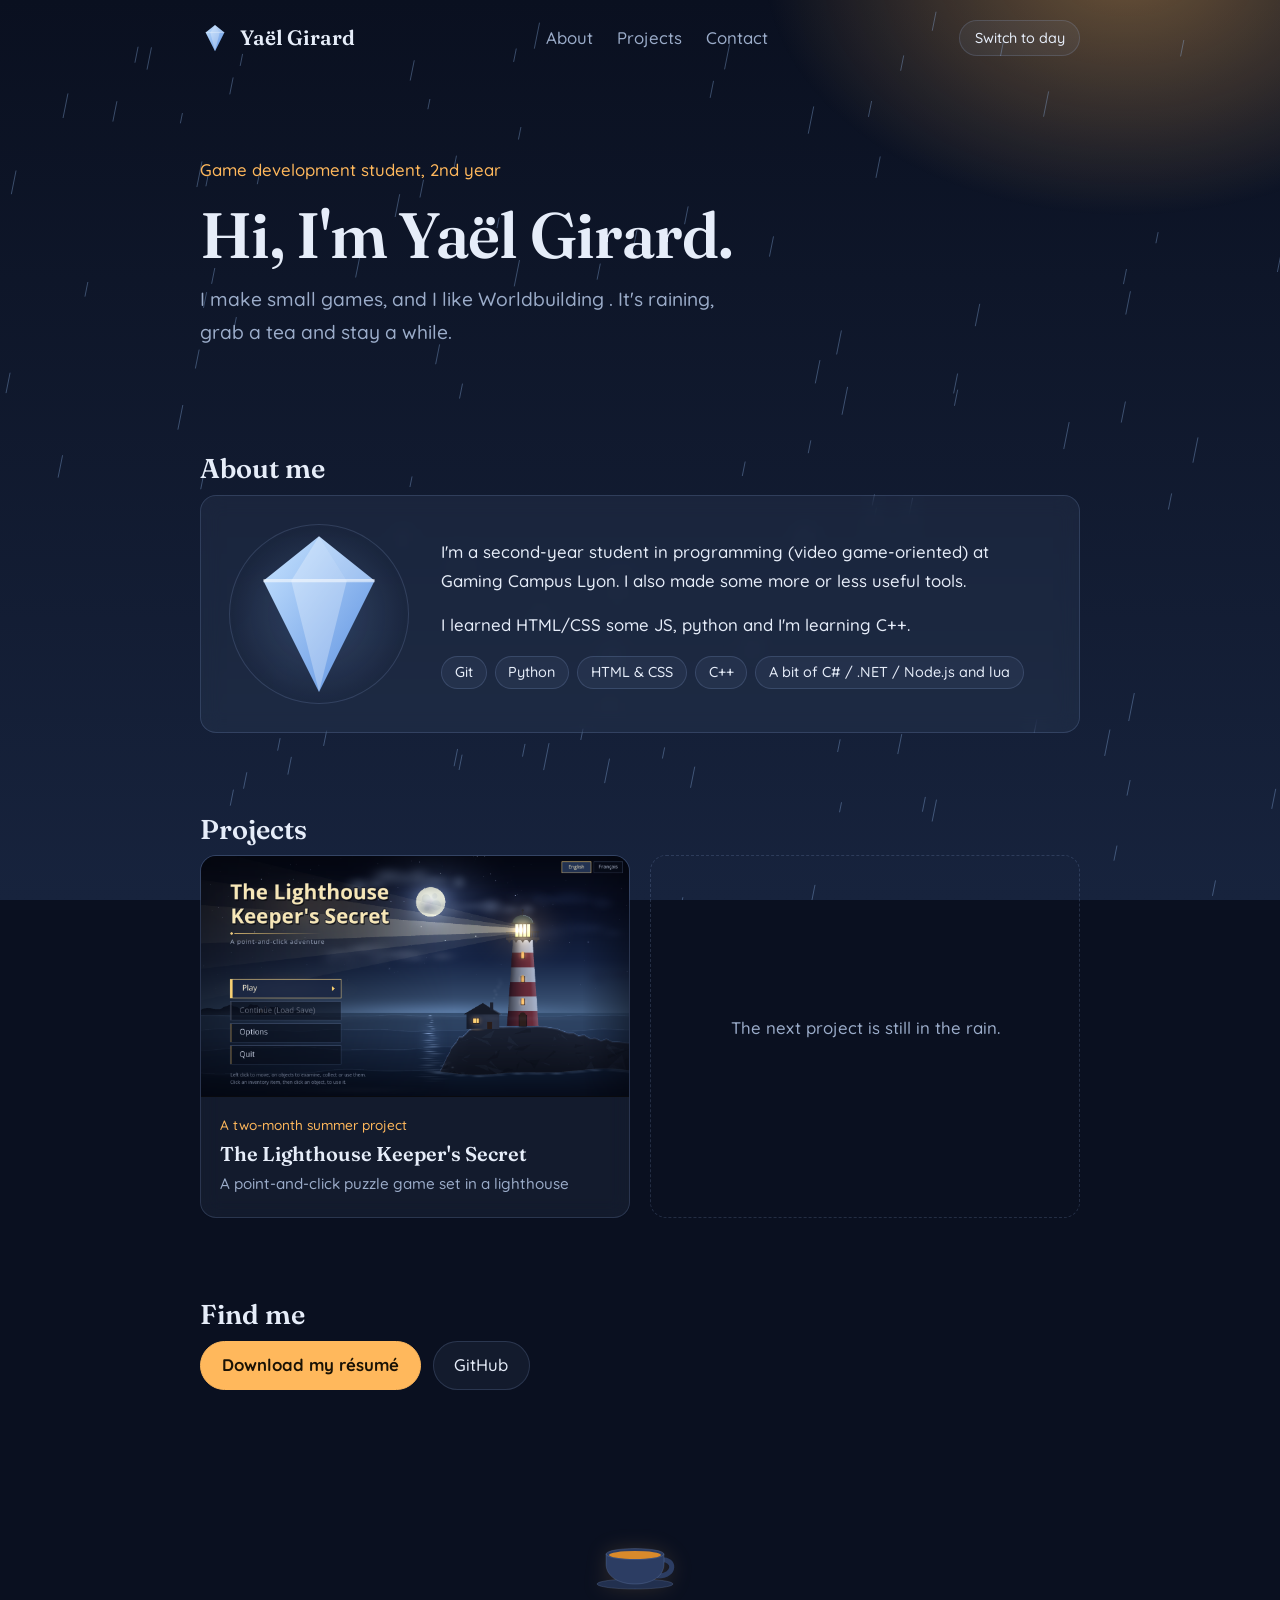
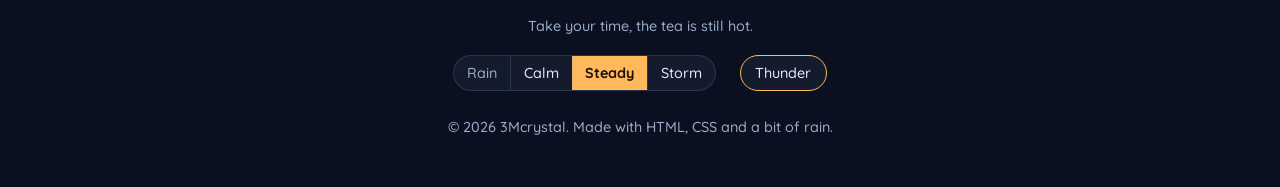
==== index.html @ 5ec11d16 "Read Only Memory" ====
<!DOCTYPE html>
<html lang="en">
<head>
  <meta charset="UTF-8">
  <meta name="viewport" content="width=device-width, initial-scale=1.0">
  <title>Yaël Girard |  Developmdent student</title>
  <meta name="description" content="Portfolio of Yaël Girard, second-year student development.">
  <link rel="icon" href="images/crystal.svg" type="image/svg+xml">

  <!-- Gogle Fonts -->
  <link rel="preconnect" href="https://fonts.googleapis.com">
  <link rel="preconnect" href="https://fonts.gstatic.com" crossorigin>
  <link rel="stylesheet" href="https://fonts.googleapis.com/css2?family=Fraunces:opsz,wght@9..144,600&family=Quicksand:wght@500;700&display=swap">

  <link rel="stylesheet" href="style/style.css">
  <script src="js/theme.js"></script>
  <script src="js/rain.js" defer></script>
  <script src="js/thunder.js" defer></script>
</head>
<body>

  <!-- Rain drawing -->
  <canvas id="rain" aria-hidden="true"></canvas>

  <header class="site-header">
    <div class="wrap bar">
      <a class="brand" href="index.html">
        <img src="images/crystal.svg" alt="" width="30" height="30">
        Yaël Girard
      </a>
      <!-- Menu points to sections of this page, -->
        <nav aria-label="Main">
          <a href="index.html#about">About</a>
          <a href="index.html#projects">Projects</a>
          <a href="index.html#contact">Contact</a>
        </nav>
        <button type="button" class="pill" id="theme-toggle" hidden>Switch to day</button>
      </div>
    </div>
  </header>

  <main class="wrap">

    <section class="hero">
      <p class="intro">Game development student, 2nd year</p>
      <h1>Hi, I'm Yaël Girard.</h1>
      <p class="lead">I make small games, and I like Worldbuilding <!-- and your mom --> . It's raining, grab a tea and stay a while.</p>
    </section>

    <section id="about">
      <h2>About me</h2>
      <div class="about glass">
        <!-- TODO: replace images/crystal.svg placeholder -->
        <img class="portrait" src="images/crystal.svg" alt="A blue crystal, standing in for a portrait">
        <div>
          <p>I'm a second-year student in programming (video game-oriented) at Gaming Campus Lyon. I also made some more or less useful tools.</p>
          <p>I learned HTML/CSS some JS, python and I'm learning C++.</p>
          <ul class="chips">
            <li>Git</li>
            <li>Python</li>
            <li>HTML &amp; CSS</li>
            <li>C++</li>
            <li>A bit of C# / .NET / Node.js and lua</li>
          </ul>
        </div>
      </div>
    </section>

    <section id="projects">
      <h2>Projects</h2>
      <div class="cards">

        <!-- ONE PROJECT = ONE CARD. -->
        <a class="card glass" href="lighthouse-keeper-secret.html">
          <img src="images/lks.png" alt="Placeholder cover image">
          <div class="card-body">
            <p class="tag">A two-month summer project</p>
            <h3>The Lighthouse Keeper's Secret</h3>
            <p>A point-and-click puzzle game set in a lighthouse <!-- Absolute sherlock Holmes --></p>
          </div>
        </a>

        <div class="card-empty">
          <p>The next project is still in the rain.</p>
        </div>

      </div>
    </section>

    <!--TODO: Upload on Itch.io and do something with linkedIn-->
    <section id="contact">
      <h2>Find me</h2>
      <div class="links">
        <a class="btn btn-main" href="cv.pdf" download>Download my résumé</a>
        <!-- <a class="btn" href="https://itch.io" target="_blank">itch.io</a> -->
        <a class="btn" href="https://github.com/3Mcrystal" target="_blank">GitHub</a>
        <!-- <a class="btn" href="https://www.linkedin.com" target="_blank">LinkedIn</a> -->
      </div>
    </section>

  </main>

  <footer class="site-footer">
    <div class="tea" aria-hidden="true">
      <span class="steam"></span>
      <span class="steam"></span>
      <span class="steam"></span>
      <span class="steam"></span>
      <svg width="100" height="44" viewBox="0 0 100 44">
        <ellipse class="saucer" cx="45" cy="38" rx="38" ry="5"/>
        <path class="handle" d="M70 14 C86 12 86 30 68 30"/>
        <path class="cup" d="M16 8 H74 V18 C74 30 62 38 45 38 C28 38 16 30 16 18 Z"/>
        <ellipse class="cup" cx="45" cy="8" rx="29" ry="5.5"/>
        <ellipse class="tea-surface" cx="45" cy="9" rx="26" ry="4"/>
      </svg>
    </div>
    <p>Take your time, the tea is still hot.</p>

    <div class="atmosphere">
      <div class="seg" id="rain-levels" role="group" aria-label="Rain intensity" hidden>
        <span>Rain</span>
        <button type="button" data-level="calm" aria-pressed="false">Calm</button>
        <button type="button" data-level="steady" aria-pressed="true">Steady</button>
        <button type="button" data-level="storm" aria-pressed="false">Storm</button>
      </div>
      <button type="button" class="pill" id="thunder-toggle" aria-pressed="true" hidden>Thunder</button>
    </div>

    <p>&copy; 2026 3Mcrystal. Made with HTML, CSS and a bit of rain.</p>
  </footer>

</body>
</html>
---- style/style.css ----
/* Night*/
:root {
  /* colors */
  --sky-top: #0a1020;                      /* sky, top of the page */
  --sky-bottom: #17233d;                   /* sky, bottom of the page */
  --glass: rgba(170, 200, 255, 0.06);      /* frosted panels */
  --glass-line: rgba(170, 200, 255, 0.16); /* thin borders */
  --text: #e6edf9;
  --muted: #9bacc9;
  --lamp: #ffb85c;                         /* warm lamp accent*/
  --lamp-text: #ffb85c;                    /* same but for text */
  --rain: #86b9ff;                         /* links */

  /* light and atmosphere */
  --lamp-glow: rgba(255, 184, 92, 0.4);    /* glow in the top-right corner */
  --glow: rgba(255, 184, 92, 0.14);        /* halo on hover */
  --rain-drop: rgba(160, 200, 255, 0.32);  /* for rain.js */
  --cup: #2c3d63;
  --saucer: #22304f;
  --tea: #d98a2b;
  --steam: rgba(230, 237, 249, 0.6);

  /* fonts (loaded from Google Fonts) */
  --font-title: "Fraunces", Georgia, serif;
  --font-body: "Quicksand", "Trebuchet MS", sans-serif;

  /* shape */
  --radius: 16px;
}

/* morning*/
:root[data-theme="day"] {
  --sky-top: #e3eaf3;
  --sky-bottom: #b7c7da;
  --glass: rgba(255, 255, 255, 0.5);
  --glass-line: rgba(40, 70, 120, 0.22);
  --text: #16223b;
  --muted: #3d4f6e;
  --lamp: #f0a43a;
  --lamp-text: #8a4500;
  --rain: #164d99;

  --lamp-glow: rgba(255, 255, 255, 0.8);
  --glow: rgba(240, 164, 58, 0.28);
  --rain-drop: rgba(55, 85, 135, 0.38);
  --cup: #f6f9fc;
  --saucer: #dde5ef;
  --tea: #b86a1c;
  --steam: rgba(70, 90, 125, 0.45);
}


/*Base */

* {
  box-sizing: border-box;
}

body {
  margin: 0;
  min-height: 100vh;
  font-family: var(--font-body);
  font-size: 1.05rem;
  font-weight: 500;
  line-height: 1.7;
  color: var(--text);
  background-color: var(--sky-top); /* shown if the gradient fails */
  background-image: linear-gradient(var(--sky-top), var(--sky-bottom));
  background-attachment: fixed;
}

h1,
h2,
h3 {
  font-family: var(--font-title);
  font-weight: 600;
  line-height: 1.2;
  margin: 0 0 0.6rem;
}

h1 {
  font-size: clamp(2.4rem, 7vw, 4rem);
  letter-spacing: -0.015em;
}

h2 {
  font-size: 1.7rem;
}

p {
  margin: 0 0 1rem;
}

a {
  color: var(--rain);
  text-underline-offset: 3px;
}

a:hover {
  color: var(--lamp-text);
}

a:focus-visible,
button:focus-visible {
  outline: 2px solid var(--lamp-text);
  outline-offset: 3px;
  border-radius: 4px;
}

::selection {
  background: var(--lamp);
  color: #1a1205;
}

/* Keeps content centered */
.wrap {
  max-width: 920px;
  margin: 0 auto;
  padding: 0 1.25rem;
}

/* Narrower column for pages with books of text */
.narrow {
  max-width: 760px;
}

/* It's raining */
#rain {
  position: fixed;
  top: 0;
  left: 0;
  width: 100%;
  height: 100%;
  /*z-index: 2; I didn't saw it at first*/
  z-index: 0;
  pointer-events: none;
}

.site-header,
main,
.site-footer {
  position: relative;
  z-index: 1;
}

/*Frosted-glass look */
.glass {
  background: var(--glass);
  border: 1px solid var(--glass-line);
  border-radius: var(--radius);
  -webkit-backdrop-filter: blur(10px);
  backdrop-filter: blur(10px);
}


/* Lamp 

On page open, lamp switches on 
then flickers slightly, forever. */

body::before {
  content: "";
  position: fixed;
  top: 0;
  left: 0;
  width: 100%;
  height: 100%;
  z-index: 0;
  pointer-events: none;
  background: radial-gradient(520px 360px at 88% -4%, var(--lamp-glow), transparent 70%);
  animation:
    lamp-on 2s ease-out both,
    lamp-flicker 9s 2s infinite;
}

@keyframes lamp-on {
  from { opacity: 0; }
  to   { opacity: 1; }
}

@keyframes lamp-flicker {
  0%, 100% { opacity: 1; }
  8%       { opacity: 0.9; }
  12%      { opacity: 1; }
  47%      { opacity: 0.96; }
  52%      { opacity: 0.84; }
  55%      { opacity: 0.97; }
  80%      { opacity: 0.93; }
}


/* Thunder (remove if ugly)
A soft pulse of pale blue light 
(It's not ugly, yipee!)
*/
body::after {
  content: "";
  position: fixed;
  top: 0;
  left: 0;
  width: 100%;
  height: 100%;
  z-index: 2;
  pointer-events: none;
  background: #bed7ff;
  opacity: 0;
}

body.flash::after {
  animation: lightning 1.6s ease-out;
}

@keyframes lightning {
  0%   { opacity: 0; }
  12%  { opacity: 0.13; }
  100% { opacity: 0; }
}


/* Header */

.bar {
  display: flex;
  justify-content: space-between;
  align-items: center;
  flex-wrap: wrap;
  gap: 0.75rem 1.5rem;
  padding-top: 1.25rem;
  padding-bottom: 1.25rem;
}

.bar-right {
  display: flex;
  align-items: center;
  flex-wrap: wrap;
  gap: 0.75rem 1.5rem;
}

.brand {
  display: flex;
  align-items: center;
  gap: 0.6rem;
  color: var(--text);
  text-decoration: none;
  font-family: var(--font-title);
  font-weight: 600;
  font-size: 1.3rem;
}

.brand:hover {
  color: var(--text);
}

nav {
  display: flex;
  gap: 1.5rem;
}

nav a {
  color: var(--muted);
  text-decoration: none;
  transition: color 0.2s, text-shadow 0.2s;
}

nav a:hover {
  color: var(--lamp-text);
  text-shadow: 0 0 14px var(--glow);
}


/* Home */

.hero {
  padding: 5rem 0 3rem;
}

.hero .intro {
  color: var(--lamp-text);
  margin-bottom: 0.75rem;
}

.lead {
  max-width: 34rem;
  font-size: 1.2rem;
  color: var(--muted);
}

section {
  padding: 2.5rem 0;
}

.about {
  display: grid;
  grid-template-columns: 180px 1fr;
  align-items: center;
  gap: 2rem;
  padding: 1.75rem;
}

.about p:last-of-type {
  margin-bottom: 0;
}

.portrait {
  display: block;
  width: 100%;
  max-width: 180px;
  aspect-ratio: 1;
  border-radius: 50%;
  object-fit: cover;
  border: 1px solid var(--glass-line);
  background: radial-gradient(circle, rgba(134, 185, 255, 0.2), transparent 70%);
}

/* Small pills: skills on home page, details on project pages */
.chips {
  list-style: none;
  padding: 0;
  margin: 1rem 0 0;
  display: flex;
  flex-wrap: wrap;
  gap: 0.5rem;
}

.chips li {
  font-size: 0.9rem;
  padding: 0.2rem 0.8rem;
  border: 1px solid var(--glass-line);
  border-radius: 999px;
  background: var(--glass);
}


/* Project cards */

.cards {
  display: grid;
  grid-template-columns: repeat(auto-fit, minmax(260px, 1fr));
  gap: 1.25rem;
}

.card {
  display: block;
  overflow: hidden;
  color: inherit;
  text-decoration: none;
  transition: transform 0.2s, border-color 0.2s, box-shadow 0.3s;
}

/* Hovering a card lifts and warms up */
.card:hover {
  color: inherit;
  transform: translateY(-4px);
  border-color: var(--lamp);
  box-shadow:
    0 10px 40px var(--glow),
    inset 0 0 40px var(--glow);
}

.card img {
  display: block;
  width: 100%;
  aspect-ratio: 16 / 9;
  object-fit: cover;
}

.card-body {
  padding: 1rem 1.2rem 1.3rem;
}

.card h3 {
  font-size: 1.25rem;
  margin-bottom: 0.3rem;
}

.card p {
  margin: 0;
  color: var(--muted);
  font-size: 0.95rem;
}

.card .tag {
  color: var(--lamp-text);
  font-size: 0.85rem;
  margin-bottom: 0.4rem;
}

.card-empty {
  display: grid;
  place-items: center;
  min-height: 200px;
  padding: 1.5rem;
  text-align: center;
  color: var(--muted);
  border: 1px dashed var(--glass-line);
  border-radius: var(--radius);
}


/* Buttons / links */

.links {
  display: flex;
  flex-wrap: wrap;
  gap: 0.75rem;
}

.btn {
  display: inline-block;
  padding: 0.6rem 1.3rem;
  color: var(--text);
  text-decoration: none;
  background: var(--glass);
  border: 1px solid var(--glass-line);
  border-radius: 999px;
  transition: border-color 0.2s, color 0.2s, box-shadow 0.3s;
}

.btn:hover {
  color: var(--lamp-text);
  border-color: var(--lamp);
  box-shadow: 0 0 22px var(--glow);
}

.btn-main {
  color: #1a1205;
  font-weight: 700;
  background: var(--lamp);
  border-color: var(--lamp);
}

.btn-main:hover {
  color: #1a1205;
  background: #ffc983;
  box-shadow: 0 0 28px var(--glow);
}


/*Project page*/

.back {
  display: inline-block;
  margin: 1.5rem 0 1rem;
}

.cover {
  display: block;
  width: 100%;
  aspect-ratio: 16 / 9;
  object-fit: cover;
  margin: 1.5rem 0 2rem;
  border: 1px solid var(--glass-line);
  border-radius: var(--radius);
}

.project h2 {
  margin-top: 2.25rem;
}

.project ul.list {
  padding-left: 1.3rem;
}

.project ul.list li {
  margin-bottom: 0.4rem;
}

.project ul.list li::marker {
  color: var(--lamp-text);
}

/* The box to remove once page is done */
.notice {
  margin-bottom: 1.5rem;
  padding: 0.8rem 1rem;
  color: var(--lamp-text);
  font-size: 0.95rem;
  border: 1px dashed var(--lamp);
  border-radius: 12px;
}


/* Footer */

.site-footer {
  padding: 3rem 1.25rem 2rem;
  text-align: center;
  color: var(--muted);
  font-size: 0.9rem;
}

/* inline SVG;
IT'S A FUCKING TEXT DRAWING
Please kill me
Don't do this
Don't be like me
And keep your sanity
By drawing the tea cup
(or using internet)
Then exporting it
And use it as an <img>
Fuck.
*/
.tea {
  position: relative;
  width: 100px;
  height: 64px;
  margin: 3rem auto 1.5rem;
  z-index: 1;
}

.tea svg {
  position: absolute;
  left: 0;
  bottom: 0;
  display: block;
  filter: drop-shadow(0 0 10px var(--glow));
  z-index: 1;
}

.tea .saucer {
  fill: var(--saucer);
  stroke: var(--glass-line);
  z-index: 1;
}

.tea .cup {
  fill: var(--cup);
  stroke: var(--glass-line);
  z-index: 1;
}

.tea .handle {
  fill: none;
  stroke: var(--cup);
  stroke-width: 5;
  stroke-linecap: round;
  z-index: 1;
}

.tea .tea-surface {
  fill: var(--tea);
  z-index: 1;
}

.steam {
  position: absolute;
  bottom: 44px;
  width: 10px;
  height: 34px;
  border-radius: 50%;
  background: var(--steam);
  filter: blur(6px);
  opacity: 0;
  animation: steam-rise 5s ease-in-out infinite;
  z-index: 1;
}

.steam:nth-child(1) { left: 34px; animation-delay: 0s; }
.steam:nth-child(2) { left: 46px; animation-delay: 1.8s; animation-duration: 6s; }
.steam:nth-child(3) { left: 58px; animation-delay: 3.2s; animation-duration: 5.5s; }
.steam:nth-child(4) { left: 20px; animation-delay: 0.7s; animation-duration: 9s; }

@keyframes steam-rise {
  0%   { transform: translate(0, 0) scale(0.8, 0.6); opacity: 0; }
  20%  { opacity: 0.8; }
  60%  { transform: translate(6px, -22px) scale(1.2, 1); }
  100% { transform: translate(-4px, -48px) scale(1.8, 1.2); opacity: 0; }
}

.atmosphere {
  display: flex;
  flex-wrap: wrap;
  justify-content: center;
  align-items: center;
  gap: 0.75rem 1.5rem;
  margin-bottom: 1.5rem;
}

/* "seg" = a row of buttons stuck together where one is selected */
.seg {
  display: inline-flex;
  align-items: center;
  overflow: hidden;
  background: var(--glass);
  border: 1px solid var(--glass-line);
  border-radius: 999px;
}

.seg span {
  padding: 0.3rem 0.8rem;
}

.seg button {
  font: inherit;
  color: var(--text);
  background: transparent;
  border: 0;
  border-left: 1px solid var(--glass-line);
  padding: 0.3rem 0.8rem;
  cursor: pointer;
}

.seg button:hover {
  color: var(--lamp-text);
}

.seg button[aria-pressed="true"] {
  color: #1a1205;
  font-weight: 700;
  background: var(--lamp);
}

/* "pill" = a single round button */
.pill {
  font: inherit;
  font-size: 0.9rem;
  color: var(--text);
  background: var(--glass);
  border: 1px solid var(--glass-line);
  border-radius: 999px;
  padding: 0.3rem 0.9rem;
  cursor: pointer;
  transition: border-color 0.2s, color 0.2s, box-shadow 0.3s;
}

.pill:hover {
  color: var(--lamp-text);
  border-color: var(--lamp);
  box-shadow: 0 0 18px var(--glow);
}

.pill[aria-pressed="true"] {
  border-color: var(--lamp);
}

/* An "off" toggle */
.pill[aria-pressed="false"] {
  color: var(--muted);
  text-decoration: line-through;
}

/* Hidden buttons in HTML and shown by JS file */
[hidden] {
  display: none !important;
}


/* Small screens */

@media (max-width: 640px) {
  .hero {
    padding-top: 3rem;
  }

  .about {
    grid-template-columns: 1fr;
    gap: 1.25rem;
  }

  .portrait {
    max-width: 140px;
  }
}



/*  No lamp animation, no steam, no flicker, no flash. */
@media (prefers-reduced-motion: reduce) {
  *,
  *::before,
  *::after {
    animation: none !important;
    transition: none !important;
  }
}
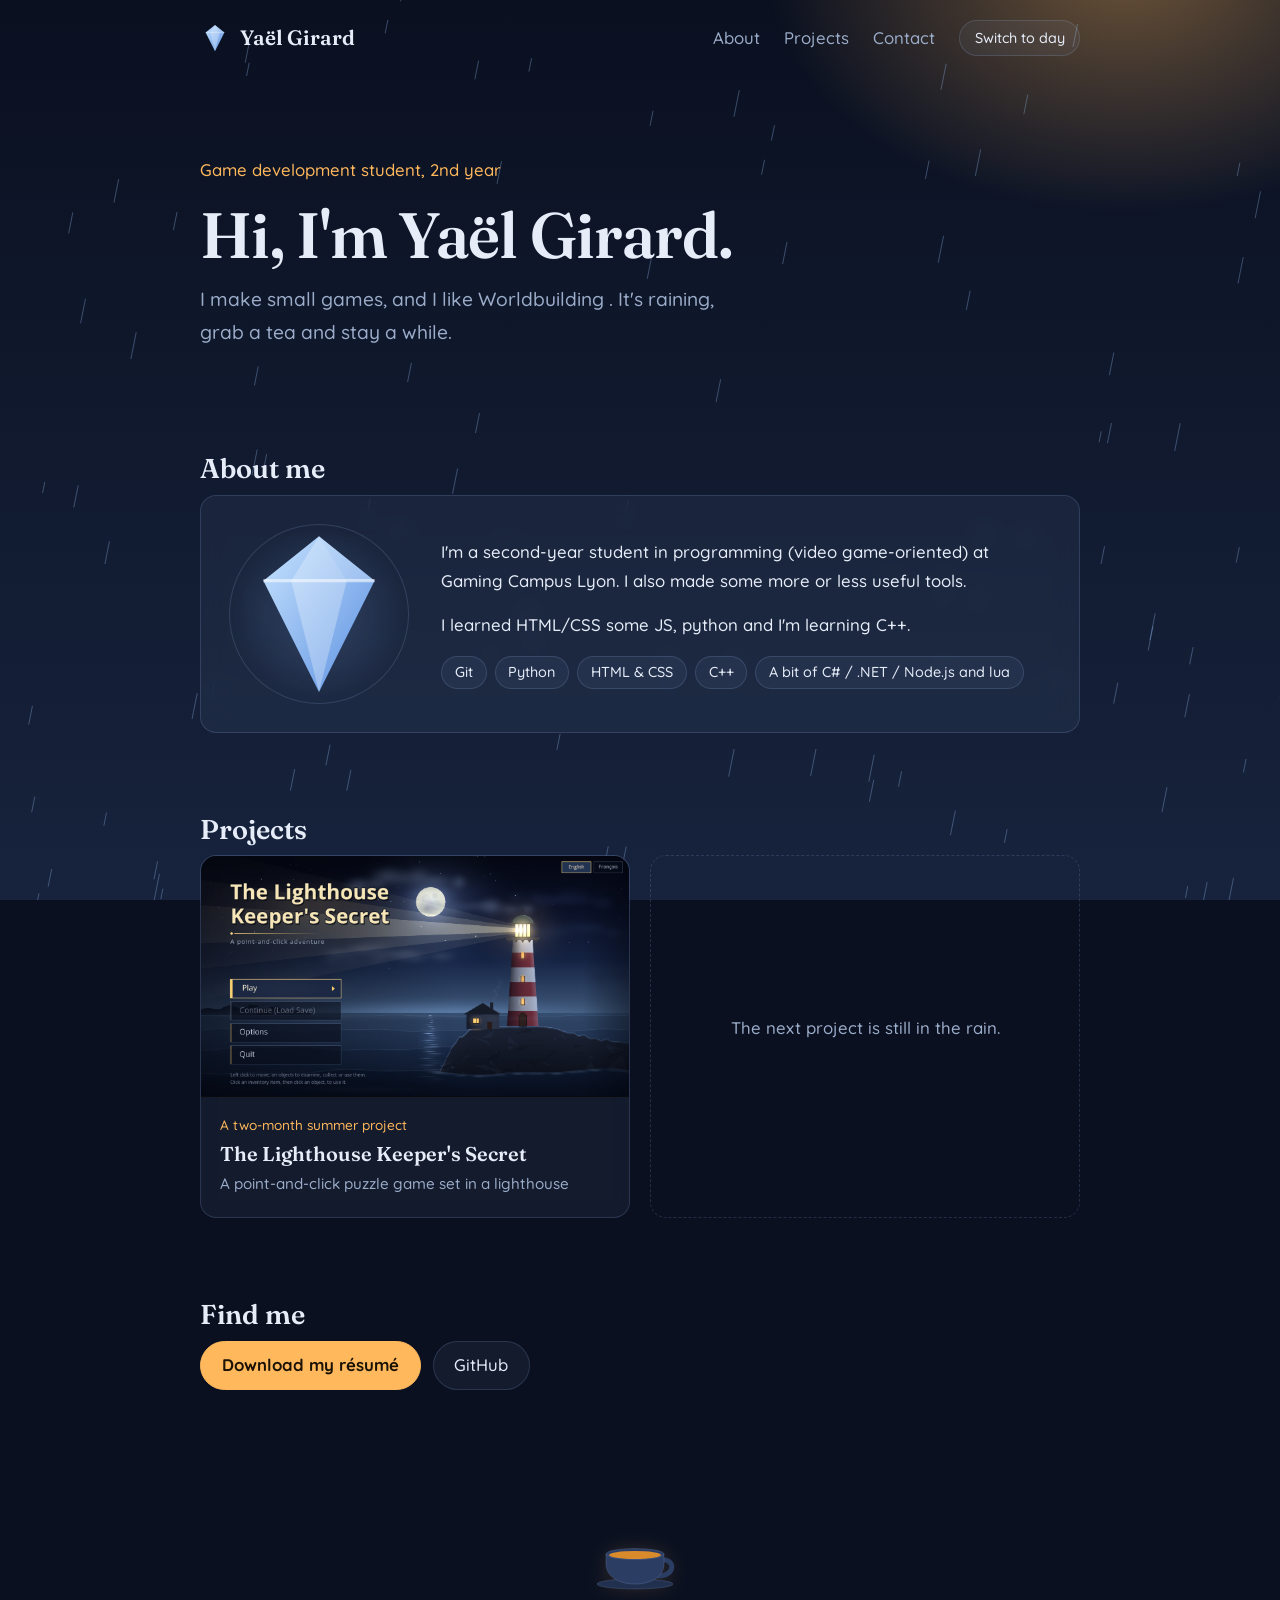
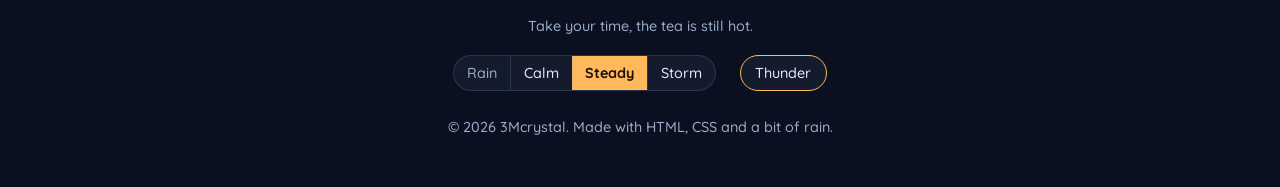
==== commit ff0b9abb: "Added 404 (may break) / caroussel for projcet / changed placeholder" ====
--- a/index.html
+++ b/index.html
@@ -29,6 +29,7 @@
         Yaël Girard
       </a>
       <!-- Menu points to sections of this page, -->
+      <div class="bar-right">
         <nav aria-label="Main">
           <a href="index.html#about">About</a>
           <a href="index.html#projects">Projects</a>
--- a/style/style.css
+++ b/style/style.css
@@ -477,6 +477,114 @@
   font-size: 0.95rem;
   border: 1px dashed var(--lamp);
   border-radius: 12px;
+}
+
+
+/* Screenshot carousel */
+.carousel {
+  margin: 1.5rem 0 2rem;
+}
+
+.slides {
+  display: flex;
+  margin: 0;
+  padding: 0;
+  list-style: none;
+  overflow-x: auto;
+  scroll-snap-type: x mandatory;
+  border: 1px solid var(--glass-line);
+  border-radius: var(--radius);
+  scrollbar-width: thin;
+  scrollbar-color: var(--glass-line) transparent;
+}
+
+.slides:focus-visible {
+  outline: 2px solid var(--lamp);
+  outline-offset: 3px;
+}
+
+.slides li {
+  flex: 0 0 100%;
+  scroll-snap-align: center;
+}
+
+.slides figure {
+  margin: 0;
+}
+
+.slides img {
+  display: block;
+  width: 100%;
+  aspect-ratio: 16 / 9;
+  object-fit: cover;
+}
+
+.slides figcaption {
+  padding: 0.6rem 1rem;
+  color: var(--muted);
+  font-size: 0.9rem;
+  background: var(--glass);
+}
+
+.carousel-nav {
+  display: flex;
+  align-items: center;
+  justify-content: center;
+  gap: 1rem;
+  margin-top: 0.75rem;
+  color: var(--muted);
+}
+
+.carousel-nav button {
+  font: inherit;
+  color: var(--text);
+  background: var(--glass);
+  border: 1px solid var(--glass-line);
+  border-radius: 999px;
+  padding: 0.3rem 1rem;
+  cursor: pointer;
+}
+
+.carousel-nav button:hover:not(:disabled) {
+  color: var(--lamp-text);
+  border-color: var(--lamp);
+}
+
+.carousel-nav button:disabled {
+  opacity: 0.4;
+  cursor: default;
+}
+
+/* Smooth unless less motion */
+@media (prefers-reduced-motion: no-preference) {
+  .slides {
+    scroll-behavior: smooth;
+  }
+}
+
+
+/* 404 */
+
+.lost {
+  padding: 5rem 0 3rem;
+  text-align: center;
+}
+
+.lost .code {
+  margin: 0;
+  color: var(--lamp-text);
+  font-family: var(--font-title);
+  font-size: clamp(4rem, 18vw, 8rem);
+  line-height: 1;
+}
+
+.lost .lead {
+  margin-left: auto;
+  margin-right: auto;
+}
+
+.lost .links {
+  justify-content: center;
 }
 
 
